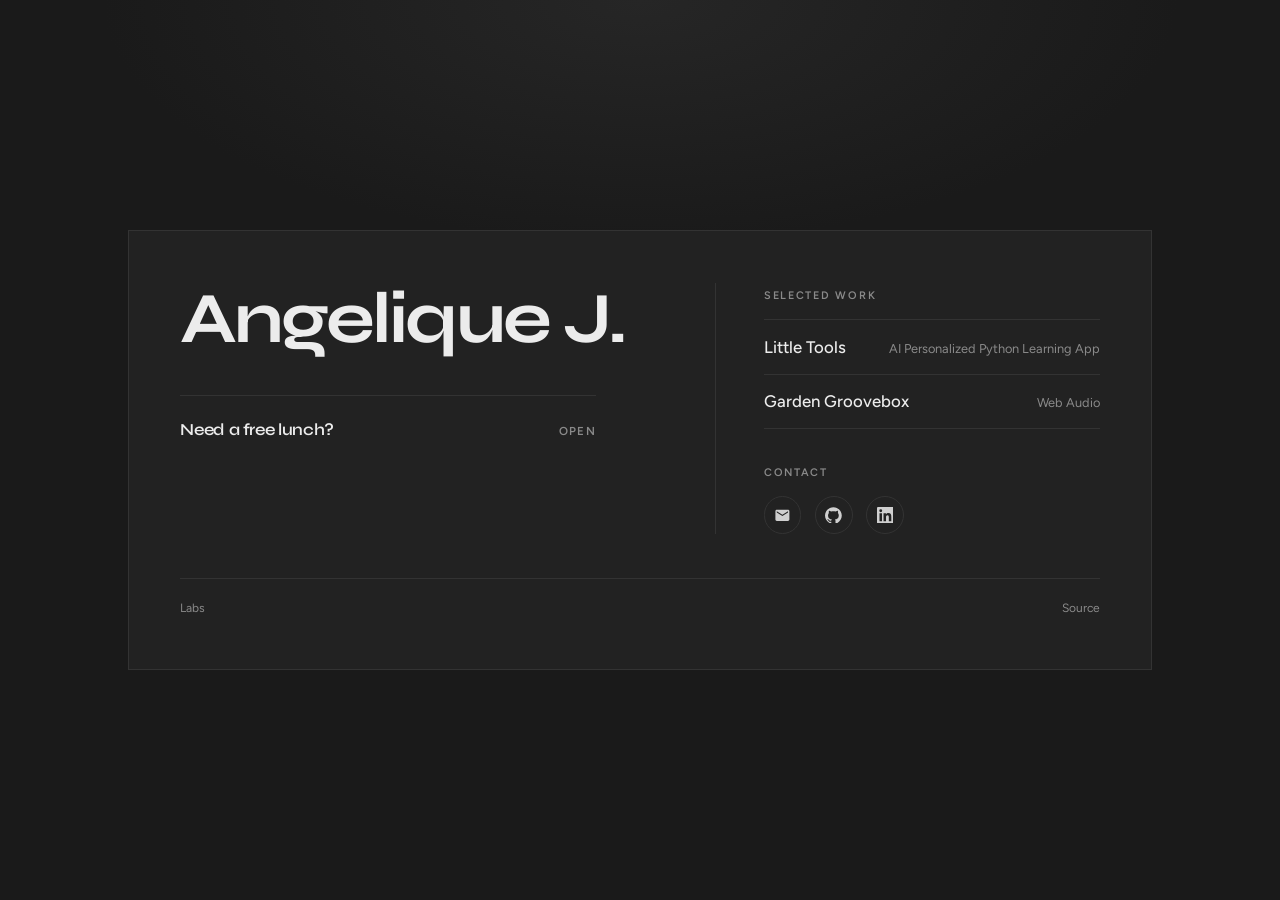
==== home/index.html @ b59daf02 "New Changes: Minimalist aesthetic, free lunch, reorganized projects" ====
<!DOCTYPE html>
<html lang="en">
  <head>
    <meta charset="UTF-8">
    <meta name="viewport" content="width=device-width, initial-scale=1">
    <meta name="description" content="Angel J. — selected work.">
    <title>Angel J.</title>
    <link rel="preconnect" href="https://fonts.googleapis.com">
    <link rel="preconnect" href="https://fonts.gstatic.com" crossorigin>
    <link href="https://fonts.googleapis.com/css2?family=Figtree:wght@400;500;600&family=Syne:wght@500;600;700&display=swap" rel="stylesheet">
    <style>
      :root {
        --bg: #1a1a1a;
        --bg-elev: #222222;
        --ink: #ececec;
        --mute: #8a8a8a;
        --line: #333333;
        --soft: #2a2a2a;
      }

      * { box-sizing: border-box; }

      body {
        margin: 0;
        min-height: 100vh;
        font-family: "Figtree", system-ui, sans-serif;
        font-size: 1rem;
        font-weight: 400;
        line-height: 1.55;
        color: var(--ink);
        background:
          radial-gradient(ellipse 70% 45% at 50% 0%, #262626, transparent 60%),
          var(--bg);
        display: grid;
        place-items: center;
        padding: clamp(2rem, 5vh, 4rem) clamp(1.25rem, 4vw, 3rem);
      }

      .card {
        width: min(100%, 64rem);
        background: var(--bg-elev);
        border: 1px solid var(--line);
        padding: clamp(2rem, 4vw, 3.5rem) clamp(1.75rem, 4vw, 3.75rem);
      }

      .card-grid {
        display: grid;
        gap: 2.5rem 4rem;
      }

      @media (min-width: 860px) {
        .card-grid {
          grid-template-columns: 1.1fr 0.9fr;
          align-items: start;
        }
      }

      .identity h1 {
        font-family: "Syne", system-ui, sans-serif;
        font-size: clamp(3rem, 6vw, 4.5rem);
        font-weight: 700;
        letter-spacing: -0.04em;
        line-height: 1;
        margin: 0 0 2.5rem;
        color: var(--ink);
      }

      .lunch {
        border-top: 1px solid var(--line);
        padding-top: 1.35rem;
        max-width: 26rem;
      }

      .lunch summary {
        list-style: none;
        cursor: pointer;
        font-family: "Syne", system-ui, sans-serif;
        font-weight: 600;
        font-size: 1.05rem;
        letter-spacing: -0.02em;
        color: var(--ink);
        display: flex;
        align-items: baseline;
        justify-content: space-between;
        gap: 1rem;
        user-select: none;
        transition: color 0.35s ease;
      }

      .lunch summary::-webkit-details-marker { display: none; }

      .lunch summary .hint {
        font-family: "Figtree", system-ui, sans-serif;
        font-size: 0.72rem;
        font-weight: 600;
        letter-spacing: 0.12em;
        text-transform: uppercase;
        color: var(--mute);
        transition: color 0.35s ease, opacity 0.3s ease;
      }

      .lunch summary:hover { color: #fff; }
      .lunch summary:hover .hint { color: #cfcfcf; }

      .lunch[open] summary .hint { color: #cfcfcf; }
      .lunch[open] summary .hint-open { display: none; }
      .lunch:not([open]) summary .hint-close { display: none; }

      .lunch-panel {
        display: grid;
        grid-template-rows: 0fr;
        opacity: 0;
        transition:
          grid-template-rows 0.5s cubic-bezier(0.22, 1, 0.36, 1),
          opacity 0.4s ease;
      }

      .lunch[open] .lunch-panel {
        grid-template-rows: 1fr;
        opacity: 1;
      }

      .lunch-panel-inner {
        overflow: hidden;
        min-height: 0;
      }

      .lunch-body {
        margin-top: 1rem;
        padding-top: 1rem;
        border-top: 1px solid var(--line);
        transform: translateY(-0.4rem);
        transition: transform 0.5s cubic-bezier(0.22, 1, 0.36, 1);
      }

      .lunch[open] .lunch-body {
        transform: translateY(0);
      }

      .lunch-status {
        display: inline-flex;
        align-items: center;
        gap: 0.45rem;
        margin: 0 0 0.75rem;
        font-size: 0.78rem;
        font-weight: 600;
        letter-spacing: 0.08em;
        text-transform: uppercase;
        color: #b8b8b8;
      }

      .lunch-status::before {
        content: "";
        width: 0.45rem;
        height: 0.45rem;
        border-radius: 50%;
        background: #6fbf7a;
        box-shadow: 0 0 0 3px rgba(111, 191, 122, 0.18);
      }

      .lunch-body p {
        margin: 0 0 1rem;
        color: var(--mute);
        font-size: 0.92rem;
        line-height: 1.5;
      }

      .lunch-body .subject-hint {
        margin: 0 0 1.1rem;
        font-size: 0.88rem;
        color: #cfcfcf;
      }

      .lunch-body .subject-hint code {
        font-family: "Figtree", system-ui, sans-serif;
        font-size: 0.84rem;
        color: var(--ink);
        background: var(--soft);
        border: 1px solid var(--line);
        padding: 0.15rem 0.4rem;
      }

      .lunch-mail {
        display: inline-flex;
        align-items: center;
        gap: 0.45rem;
        font-size: 0.85rem;
        font-weight: 600;
        letter-spacing: 0.04em;
        text-transform: uppercase;
        text-decoration: none;
        color: var(--bg);
        background: var(--ink);
        border: 1px solid var(--ink);
        padding: 0.65rem 1rem;
        transition: background 0.35s ease, color 0.35s ease;
      }

      .lunch-mail:hover {
        background: transparent;
        color: var(--ink);
      }

      .col-right {
        display: flex;
        flex-direction: column;
        gap: 2.25rem;
        padding-top: 0.35rem;
      }

      @media (min-width: 860px) {
        .col-right {
          border-left: 1px solid var(--line);
          padding-left: 3rem;
        }
      }

      .label {
        margin: 0 0 0.9rem;
        font-size: 0.68rem;
        font-weight: 600;
        letter-spacing: 0.16em;
        text-transform: uppercase;
        color: var(--mute);
      }

      .projects {
        list-style: none;
        margin: 0;
        padding: 0;
        display: flex;
        flex-direction: column;
      }

      .projects a {
        display: flex;
        align-items: baseline;
        justify-content: space-between;
        gap: 1.25rem;
        padding: 0.85rem 0;
        text-decoration: none;
        color: var(--ink);
        border-bottom: 1px solid var(--line);
        transition:
          color 0.4s ease,
          padding-left 0.4s cubic-bezier(0.22, 1, 0.36, 1),
          opacity 0.35s ease;
      }

      .projects li:first-child a { border-top: 1px solid var(--line); }

      .projects a:hover {
        color: #fff;
        padding-left: 0.45rem;
      }

      .projects .name {
        font-weight: 500;
        font-size: 1.05rem;
        transition: letter-spacing 0.4s ease;
      }

      .projects a:hover .name {
        letter-spacing: 0.01em;
      }

      .projects .meta {
        font-size: 0.8rem;
        color: var(--mute);
        white-space: nowrap;
        transition: color 0.4s ease;
      }

      .projects a:hover .meta { color: #b0b0b0; }

      .contact {
        list-style: none;
        margin: 0;
        padding: 0;
        display: flex;
        flex-wrap: wrap;
        align-items: center;
        gap: 0.85rem;
      }

      .contact a {
        color: #cfcfcf;
        text-decoration: none;
        display: grid;
        place-items: center;
        width: 2.35rem;
        height: 2.35rem;
        border: 1px solid var(--line);
        border-radius: 999px;
        transition:
          color 0.35s ease,
          border-color 0.35s ease,
          background 0.35s ease,
          transform 0.35s cubic-bezier(0.22, 1, 0.36, 1);
      }

      .contact a:hover {
        color: #fff;
        border-color: #555;
        background: #2c2c2c;
        transform: translateY(-2px);
      }

      .contact svg {
        width: 1.05rem;
        height: 1.05rem;
        fill: currentColor;
        display: block;
      }

      .foot {
        margin-top: 2.75rem;
        padding-top: 1.25rem;
        border-top: 1px solid var(--line);
        display: flex;
        justify-content: space-between;
        gap: 1rem;
        font-size: 0.75rem;
        color: var(--mute);
      }

      .foot a {
        color: var(--mute);
        text-decoration: none;
        transition: color 0.35s ease;
      }

      .foot a:hover { color: var(--ink); }

      :focus-visible {
        outline: 1px solid #fff;
        outline-offset: 3px;
      }

      @media (max-width: 520px) {
        .projects a { flex-direction: column; align-items: flex-start; gap: 0.2rem; }
      }

      @media (prefers-reduced-motion: reduce) {
        .lunch-panel,
        .lunch-body,
        .lunch summary,
        .lunch summary .hint,
        .projects a,
        .projects .name,
        .projects .meta,
        .contact a,
        .foot a,
        .lunch-mail {
          transition: none !important;
        }
      }
    </style>
  </head>
  <body>
    <main class="card" aria-label="Angel J. portfolio">
      <div class="card-grid">
        <section class="identity">
          <h1>Angelique J.</h1>

          <details class="lunch" id="lunch">
            <summary>
              Need a free lunch?
              <span class="hint">
                <span class="hint-open">Open</span>
                <span class="hint-close">Close</span>
              </span>
            </summary>
            <div class="lunch-panel">
              <div class="lunch-panel-inner">
                <div class="lunch-body">
                  <p class="lunch-status">Currently accepting submissions</p>
                  <p>
                    Need a small favor or wanna see what I can do for you? Ask away!
                    Happy to do a favor for free when I can.
                  </p>
                  <p class="subject-hint">
                    Feel free to email me to make your request with the subject
                    <code>Free Lunch Request - [Your Name]</code>!
                  </p>
                  <a
                    class="lunch-mail"
                    href="./email.html?subject=Free%20Lunch%20Request%20-%20%5BYour%20Name%5D"
                    target="_blank"
                    rel="noopener noreferrer"
                  >Email me</a>
                </div>
              </div>
            </div>
          </details>
        </section>

        <div class="col-right">
          <section aria-labelledby="work-label">
            <p class="label" id="work-label">Selected work</p>
            <ul class="projects">
              <li>
                <a href="./projects/little-tools/">
                  <span class="name">Little Tools</span>
                  <span class="meta"> AI Personalized Python Learning App</span>
                </a>
              </li>
              <li>
                <a href="./projects/groovebox/">
                  <span class="name">Garden Groovebox</span>
                  <span class="meta">Web Audio</span>
                </a>
              </li>
            </ul>
          </section>

          <section aria-labelledby="contact-label">
            <p class="label" id="contact-label">Contact</p>
            <ul class="contact">
              <li>
                <a href="./email.html" target="_blank" rel="noopener noreferrer" aria-label="Email Angel J.">
                  <svg viewBox="0 0 24 24" aria-hidden="true">
                    <path d="M20 4H4c-1.1 0-2 .9-2 2v12c0 1.1.9 2 2 2h16c1.1 0 2-.9 2-2V6c0-1.1-.9-2-2-2zm0 4-8 5-8-5V6l8 5 8-5v2z"/>
                  </svg>
                </a>
              </li>
              <li>
                <a href="https://github.com/angelj-apps" target="_blank" rel="noopener noreferrer" aria-label="GitHub">
                  <svg viewBox="0 0 24 24" aria-hidden="true">
                    <path d="M12 .3C5.37.3 0 5.67 0 12.3c0 5.3 3.44 9.8 8.21 11.39.6.11.82-.26.82-.58 0-.28-.01-1.03-.02-2.02-3.34.73-4.04-1.61-4.04-1.61-.55-1.39-1.33-1.76-1.33-1.76-1.09-.74.08-.73.08-.73 1.2.09 1.84 1.24 1.84 1.24 1.07 1.84 2.81 1.31 3.5 1 .11-.78.42-1.31.76-1.61-2.67-.3-5.47-1.34-5.47-5.95 0-1.31.47-2.38 1.24-3.22-.12-.3-.54-1.52.12-3.17 0 0 1.01-.32 3.3 1.23.96-.27 1.98-.4 3-.4s2.04.13 3 .4c2.29-1.55 3.3-1.23 3.3-1.23.66 1.65.24 2.87.12 3.17.77.84 1.24 1.91 1.24 3.22 0 4.62-2.81 5.65-5.48 5.95.43.37.81 1.1.81 2.22 0 1.6-.01 2.89-.01 3.28 0 .32.22.7.83.58C20.57 22.1 24 17.6 24 12.3 24 5.67 18.63.3 12 .3z"/>
                  </svg>
                </a>
              </li>
              <li>
                <a href="https://www.linkedin.com/in/angelj-apps" target="_blank" rel="noopener noreferrer" aria-label="LinkedIn">
                  <svg viewBox="0 0 24 24" aria-hidden="true">
                    <path d="M20.45 20.45h-3.56v-5.57c0-1.33-.02-3.04-1.85-3.04-1.85 0-2.14 1.45-2.14 2.94v5.67H9.35V9h3.41v1.56h.05c.48-.9 1.64-1.85 3.37-1.85 3.6 0 4.27 2.37 4.27 5.46v6.28zM5.34 7.43a2.06 2.06 0 1 1 0-4.12 2.06 2.06 0 0 1 0 4.12zM7.12 20.45H3.56V9h3.56v11.45zM22.23 0H1.77C.79 0 0 .77 0 1.73v20.54C0 23.23.79 24 1.77 24h20.45c.98 0 1.78-.77 1.78-1.73V1.73C24 .77 23.2 0 22.23 0z"/>
                  </svg>
                </a>
              </li>
            </ul>
          </section>
        </div>
      </div>

      <div class="foot">
        <a href="../">Labs</a>
        <a href="https://github.com/angelj-apps/angelj-apps.github.io">Source</a>
      </div>
    </main>
    <script>
      (function () {
        var details = document.getElementById("lunch");
        var panel = details && details.querySelector(".lunch-panel");
        var summary = details && details.querySelector("summary");
        var reduceMotion = window.matchMedia("(prefers-reduced-motion: reduce)").matches;

        if (details && panel && summary) {
          summary.addEventListener("click", function (e) {
            e.preventDefault();
            if (reduceMotion) {
              details.open = !details.open;
              return;
            }

            if (details.open) {
              panel.style.gridTemplateRows = "1fr";
              panel.style.opacity = "1";
              // force reflow so the close transition runs
              void panel.offsetHeight;
              panel.style.gridTemplateRows = "0fr";
              panel.style.opacity = "0";

              var onClose = function (ev) {
                if (ev.target !== panel || ev.propertyName !== "grid-template-rows") return;
                panel.removeEventListener("transitionend", onClose);
                details.open = false;
                panel.style.gridTemplateRows = "";
                panel.style.opacity = "";
              };
              panel.addEventListener("transitionend", onClose);
            } else {
              details.open = true;
              panel.style.gridTemplateRows = "0fr";
              panel.style.opacity = "0";
              void panel.offsetHeight;
              requestAnimationFrame(function () {
                panel.style.gridTemplateRows = "1fr";
                panel.style.opacity = "1";
              });

              var onOpen = function (ev) {
                if (ev.target !== panel || ev.propertyName !== "grid-template-rows") return;
                panel.removeEventListener("transitionend", onOpen);
                panel.style.gridTemplateRows = "";
                panel.style.opacity = "";
              };
              panel.addEventListener("transitionend", onOpen);
            }
          });
        }

      })();
    </script>
  </body>
</html>
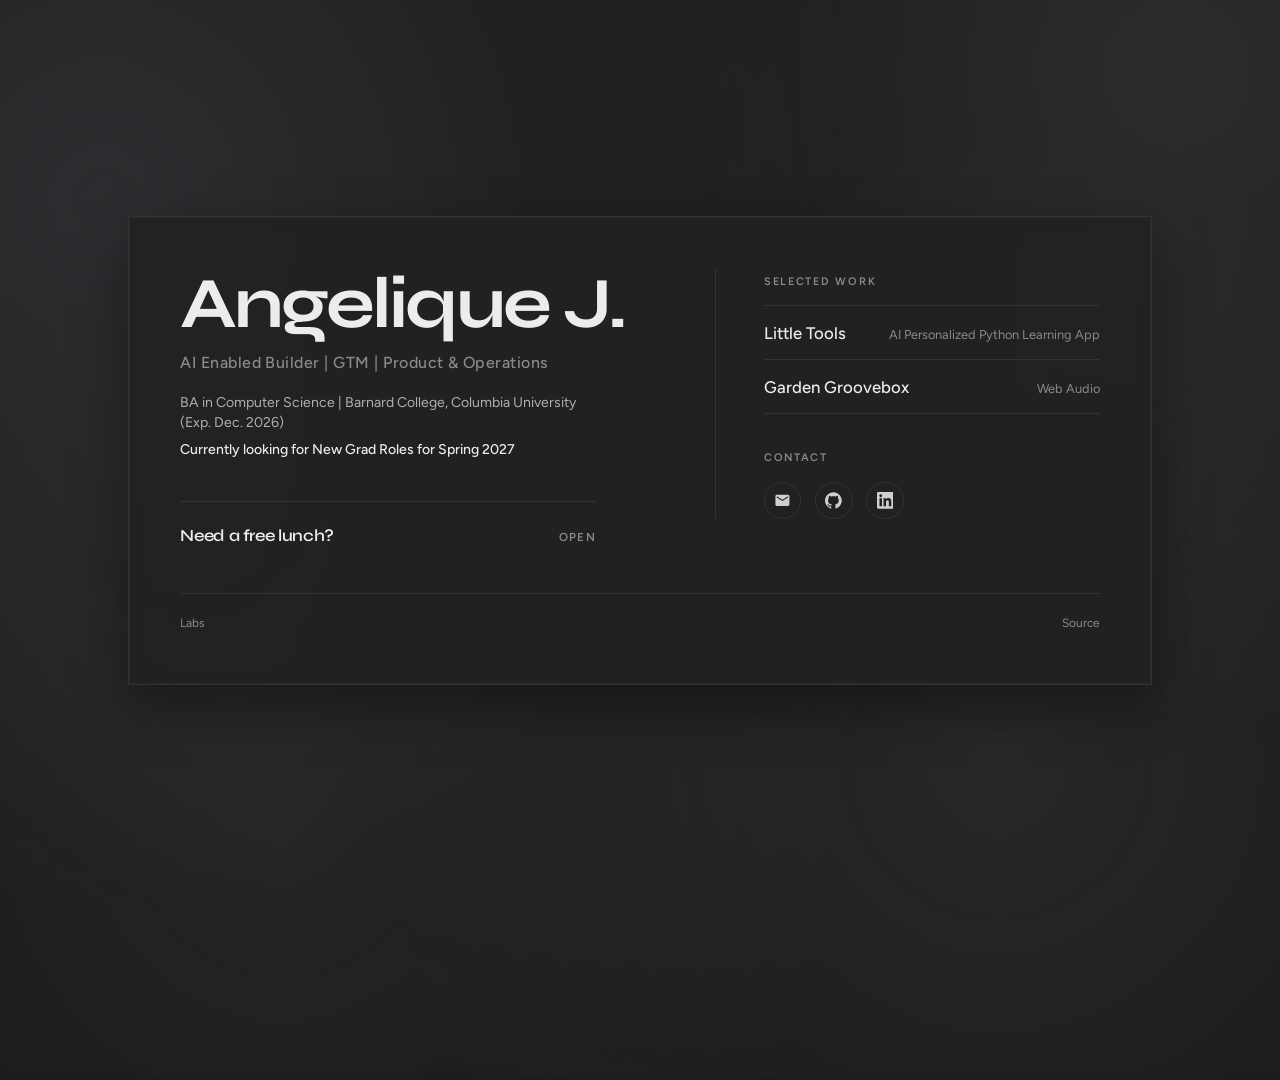
==== commit e6fcd2ee: "Dynamism" ====
--- a/home/index.html
+++ b/home/index.html
@@ -16,6 +16,8 @@
         --mute: #8a8a8a;
         --line: #333333;
         --soft: #2a2a2a;
+        --tilt-x: 0deg;
+        --tilt-y: 0deg;
       }
 
       * { box-sizing: border-box; }
@@ -28,19 +30,89 @@
         font-weight: 400;
         line-height: 1.55;
         color: var(--ink);
-        background:
-          radial-gradient(ellipse 70% 45% at 50% 0%, #262626, transparent 60%),
-          var(--bg);
+        background: var(--bg);
         display: grid;
         place-items: center;
         padding: clamp(2rem, 5vh, 4rem) clamp(1.25rem, 4vw, 3rem);
+        overflow-x: hidden;
+        perspective: 1200px;
+      }
+
+      .ambient {
+        position: fixed;
+        inset: -20%;
+        pointer-events: none;
+        z-index: 0;
+        background:
+          radial-gradient(circle at 20% 30%, rgba(180, 190, 210, 0.12), transparent 42%),
+          radial-gradient(circle at 80% 20%, rgba(255, 255, 255, 0.08), transparent 38%),
+          radial-gradient(circle at 70% 75%, rgba(140, 160, 180, 0.1), transparent 40%),
+          radial-gradient(circle at 30% 80%, rgba(255, 255, 255, 0.05), transparent 35%);
+        animation: ambient-drift 18s ease-in-out infinite alternate;
+        filter: blur(8px);
+      }
+
+      @keyframes ambient-drift {
+        0% { transform: translate3d(-2%, -1%, 0) scale(1); }
+        50% { transform: translate3d(3%, 2%, 0) scale(1.06); }
+        100% { transform: translate3d(-1%, 3%, 0) scale(1.02); }
       }
 
       .card {
+        position: relative;
+        z-index: 1;
         width: min(100%, 64rem);
-        background: var(--bg-elev);
+        background: rgba(34, 34, 34, 0.88);
+        backdrop-filter: blur(10px);
         border: 1px solid var(--line);
         padding: clamp(2rem, 4vw, 3.5rem) clamp(1.75rem, 4vw, 3.75rem);
+        overflow: hidden;
+        isolation: isolate;
+        transform:
+          rotateX(var(--tilt-x))
+          rotateY(var(--tilt-y))
+          translateZ(0);
+        transform-style: preserve-3d;
+        transition: transform 0.18s ease-out, box-shadow 0.35s ease;
+        box-shadow:
+          0 20px 50px rgba(0, 0, 0, 0.35),
+          0 0 0 1px rgba(255, 255, 255, 0.03) inset;
+        animation: card-in 0.9s cubic-bezier(0.22, 1, 0.36, 1) both;
+      }
+
+      @keyframes card-in {
+        from {
+          opacity: 0;
+          transform: translateY(18px) scale(0.985);
+        }
+        to {
+          opacity: 1;
+          transform: rotateX(var(--tilt-x)) rotateY(var(--tilt-y)) translateY(0) scale(1);
+        }
+      }
+
+      .card > * {
+        position: relative;
+        z-index: 1;
+      }
+
+      .reveal {
+        animation: rise 0.75s cubic-bezier(0.22, 1, 0.36, 1) both;
+      }
+
+      .reveal:nth-child(1) { animation-delay: 0.08s; }
+      .reveal:nth-child(2) { animation-delay: 0.18s; }
+      .reveal-late { animation: rise 0.8s cubic-bezier(0.22, 1, 0.36, 1) 0.28s both; }
+
+      @keyframes rise {
+        from {
+          opacity: 0;
+          transform: translateY(14px);
+        }
+        to {
+          opacity: 1;
+          transform: translateY(0);
+        }
       }
 
       .card-grid {
@@ -61,8 +133,35 @@
         font-weight: 700;
         letter-spacing: -0.04em;
         line-height: 1;
+        margin: 0 0 0.75rem;
+        color: var(--ink);
+      }
+
+      .identity .tagline {
+        margin: 0 0 1.15rem;
+        font-size: 1rem;
+        font-weight: 500;
+        letter-spacing: 0.03em;
+        color: var(--mute);
+        line-height: 1.4;
+      }
+
+      .identity .about {
         margin: 0 0 2.5rem;
+        max-width: 26rem;
+      }
+
+      .identity .about p {
+        margin: 0 0 0.4rem;
+        font-size: 0.88rem;
+        line-height: 1.45;
+        color: #b0b0b0;
+      }
+
+      .identity .about p:last-child {
+        margin-bottom: 0;
         color: var(--ink);
+        font-weight: 500;
       }
 
       .lunch {
@@ -156,6 +255,18 @@
         border-radius: 50%;
         background: #6fbf7a;
         box-shadow: 0 0 0 3px rgba(111, 191, 122, 0.18);
+        animation: pulse-dot 2.2s ease-in-out infinite;
+      }
+
+      @keyframes pulse-dot {
+        0%, 100% {
+          transform: scale(1);
+          box-shadow: 0 0 0 3px rgba(111, 191, 122, 0.18);
+        }
+        50% {
+          transform: scale(1.15);
+          box-shadow: 0 0 0 6px rgba(111, 191, 122, 0.08), 0 0 12px rgba(111, 191, 122, 0.45);
+        }
       }
 
       .lunch-body p {
@@ -193,12 +304,18 @@
         background: var(--ink);
         border: 1px solid var(--ink);
         padding: 0.65rem 1rem;
-        transition: background 0.35s ease, color 0.35s ease;
+        transition:
+          background 0.35s ease,
+          color 0.35s ease,
+          transform 0.35s cubic-bezier(0.22, 1, 0.36, 1),
+          box-shadow 0.35s ease;
       }
 
       .lunch-mail:hover {
         background: transparent;
         color: var(--ink);
+        transform: translateY(-2px);
+        box-shadow: 0 8px 20px rgba(0, 0, 0, 0.25);
       }
 
       .col-right {
@@ -233,6 +350,7 @@
       }
 
       .projects a {
+        position: relative;
         display: flex;
         align-items: baseline;
         justify-content: space-between;
@@ -243,35 +361,54 @@
         border-bottom: 1px solid var(--line);
         transition:
           color 0.4s ease,
-          padding-left 0.4s cubic-bezier(0.22, 1, 0.36, 1),
-          opacity 0.35s ease;
+          padding-left 0.45s cubic-bezier(0.22, 1, 0.36, 1),
+          background 0.35s ease;
+      }
+
+      .projects a::before {
+        content: "";
+        position: absolute;
+        left: 0;
+        top: 0;
+        bottom: 0;
+        width: 0;
+        background: linear-gradient(90deg, rgba(255, 255, 255, 0.08), transparent);
+        transition: width 0.45s cubic-bezier(0.22, 1, 0.36, 1);
+        z-index: -1;
       }
 
       .projects li:first-child a { border-top: 1px solid var(--line); }
 
       .projects a:hover {
         color: #fff;
-        padding-left: 0.45rem;
+        padding-left: 0.65rem;
+      }
+
+      .projects a:hover::before {
+        width: 100%;
       }
 
       .projects .name {
         font-weight: 500;
         font-size: 1.05rem;
-        transition: letter-spacing 0.4s ease;
+        transition: letter-spacing 0.4s ease, transform 0.4s ease;
       }
 
       .projects a:hover .name {
-        letter-spacing: 0.01em;
+        letter-spacing: 0.02em;
       }
 
       .projects .meta {
         font-size: 0.8rem;
         color: var(--mute);
         white-space: nowrap;
-        transition: color 0.4s ease;
-      }
-
-      .projects a:hover .meta { color: #b0b0b0; }
+        transition: color 0.4s ease, transform 0.4s cubic-bezier(0.22, 1, 0.36, 1);
+      }
+
+      .projects a:hover .meta {
+        color: #c5c5c5;
+        transform: translateX(-2px);
+      }
 
       .contact {
         list-style: none;
@@ -301,9 +438,10 @@
 
       .contact a:hover {
         color: #fff;
-        border-color: #555;
+        border-color: #777;
         background: #2c2c2c;
-        transform: translateY(-2px);
+        transform: translateY(-4px) scale(1.08);
+        box-shadow: 0 10px 24px rgba(0, 0, 0, 0.35);
       }
 
       .contact svg {
@@ -342,6 +480,23 @@
       }
 
       @media (prefers-reduced-motion: reduce) {
+        .ambient {
+          display: none !important;
+        }
+
+        .card,
+        .reveal,
+        .reveal-late,
+        .lunch-status::before {
+          animation: none !important;
+        }
+
+        .card {
+          transform: none !important;
+          background: var(--bg-elev);
+          backdrop-filter: none;
+        }
+
         .lunch-panel,
         .lunch-body,
         .lunch summary,
@@ -355,13 +510,25 @@
           transition: none !important;
         }
       }
+
+      @media (hover: none) {
+        .card {
+          transform: none !important;
+        }
+      }
     </style>
   </head>
   <body>
+    <div class="ambient" aria-hidden="true"></div>
     <main class="card" aria-label="Angel J. portfolio">
       <div class="card-grid">
-        <section class="identity">
+        <section class="identity reveal">
           <h1>Angelique J.</h1>
+          <p class="tagline">AI Enabled Builder | GTM | Product &amp; Operations</p>
+          <div class="about">
+            <p>BA in Computer Science | Barnard College, Columbia University (Exp. Dec. 2026)</p>
+            <p>Currently looking for New Grad Roles for Spring 2027</p>
+          </div>
 
           <details class="lunch" id="lunch">
             <summary>
@@ -395,7 +562,7 @@
           </details>
         </section>
 
-        <div class="col-right">
+        <div class="col-right reveal">
           <section aria-labelledby="work-label">
             <p class="label" id="work-label">Selected work</p>
             <ul class="projects">
@@ -443,7 +610,7 @@
         </div>
       </div>
 
-      <div class="foot">
+      <div class="foot reveal-late">
         <a href="../">Labs</a>
         <a href="https://github.com/angelj-apps/angelj-apps.github.io">Source</a>
       </div>
@@ -453,7 +620,42 @@
         var details = document.getElementById("lunch");
         var panel = details && details.querySelector(".lunch-panel");
         var summary = details && details.querySelector("summary");
+        var card = document.querySelector(".card");
         var reduceMotion = window.matchMedia("(prefers-reduced-motion: reduce)").matches;
+        var canHover = window.matchMedia("(hover: hover)").matches;
+
+        if (!reduceMotion && canHover && card) {
+          var pending = false;
+          var tiltX = 0;
+          var tiltY = 0;
+
+          function paint() {
+            pending = false;
+            document.documentElement.style.setProperty("--tilt-x", tiltX.toFixed(2) + "deg");
+            document.documentElement.style.setProperty("--tilt-y", tiltY.toFixed(2) + "deg");
+          }
+
+          window.addEventListener("pointermove", function (e) {
+            var r = card.getBoundingClientRect();
+            var cx = Math.min(1, Math.max(0, (e.clientX - r.left) / Math.max(r.width, 1)));
+            var cy = Math.min(1, Math.max(0, (e.clientY - r.top) / Math.max(r.height, 1)));
+            tiltY = (cx - 0.5) * 8;
+            tiltX = (0.5 - cy) * 6;
+            if (!pending) {
+              pending = true;
+              requestAnimationFrame(paint);
+            }
+          }, { passive: true });
+
+          window.addEventListener("pointerleave", function () {
+            tiltX = 0;
+            tiltY = 0;
+            if (!pending) {
+              pending = true;
+              requestAnimationFrame(paint);
+            }
+          });
+        }
 
         if (details && panel && summary) {
           summary.addEventListener("click", function (e) {
